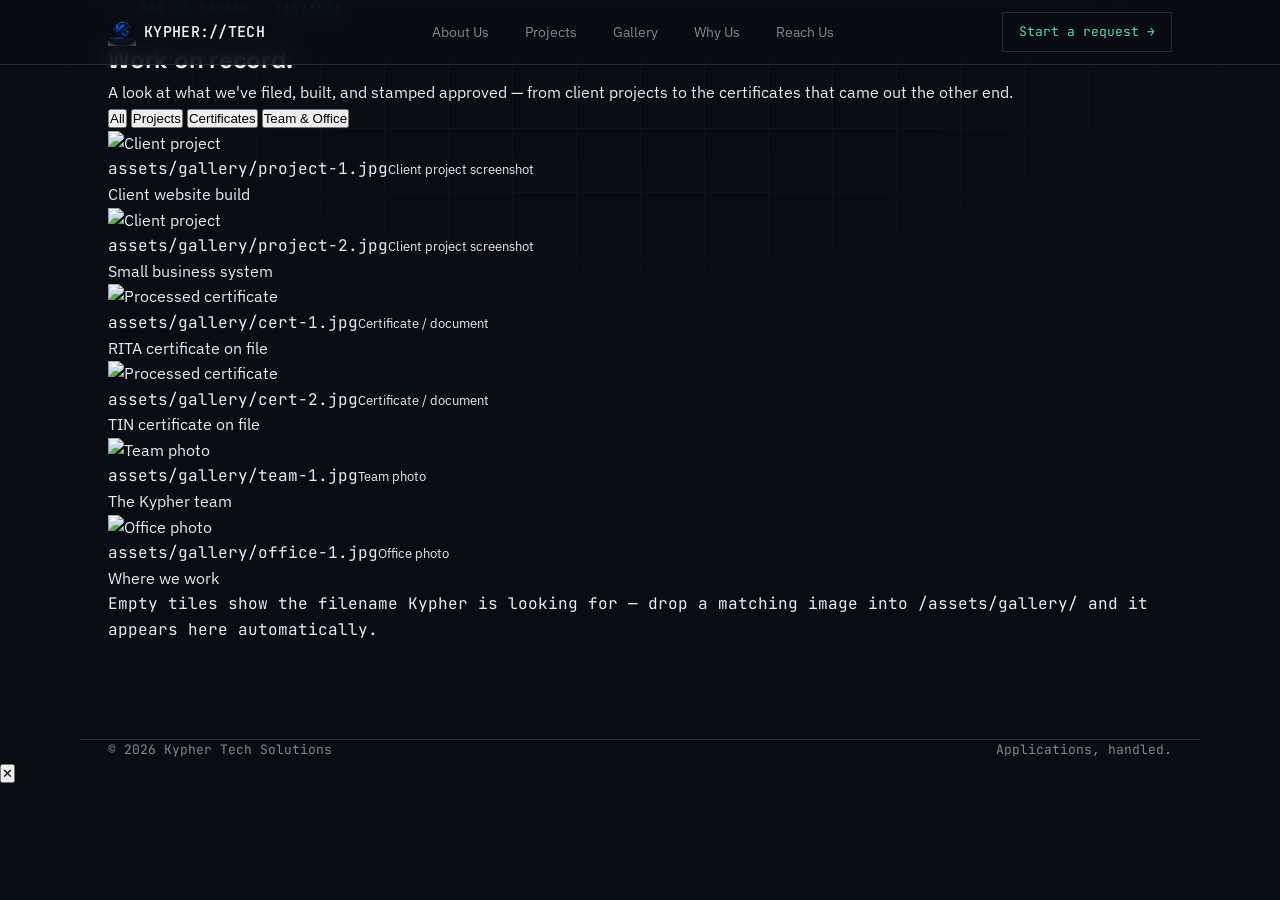
==== gallery.html @ dfe6291c "Add files via upload" ====
<!DOCTYPE html>
<html lang="en">
<head>
<meta charset="UTF-8">
<meta name="viewport" content="width=device-width, initial-scale=1.0">
<title>Gallery — Kypher Tech Solutions</title>
<meta name="description" content="Photos of Kypher Tech Solutions' work: projects, processed certificates, and our team.">
<link rel="preconnect" href="https://fonts.googleapis.com">
<link href="https://fonts.googleapis.com/css2?family=Space+Grotesk:wght@400;500;600;700&family=IBM+Plex+Sans:wght@400;500;600&family=JetBrains+Mono:wght@400;500;600&display=swap" rel="stylesheet">
<link rel="stylesheet" href="style.css">
</head>
<body>

<header>
  <nav class="wrap">
    <a href="index.html" class="logo"><img src="assets/logo.png" alt="Kypher Tech Solutions" class="logo-img"><span>KYPHER://TECH</span></a>
    <div class="navlinks" id="navlinks">
      <a href="index.html#about">About Us</a>
      <a href="index.html#projects">Projects</a>
      <a href="gallery.html" class="active">Gallery</a>
      <a href="index.html#why">Why Us</a>
      <a href="index.html#reach">Reach Us</a>
    </div>
    <a href="index.html#reach" class="navcta">Start a request →</a>
    <button class="menu-btn" id="menuBtn" aria-label="Toggle menu" aria-expanded="false">☰</button>
  </nav>
</header>

<main>
  <section class="gallery-hero wrap" style="border-top:none;">
    <div class="eyebrow">Dar es Salaam · Tanzania</div>
    <h1>Work on record.</h1>
    <p>A look at what we've filed, built, and stamped approved — from client projects to the certificates that came out the other end.</p>
  </section>

  <section id="gallery" style="border-top:none;padding-top:0;">
    <div class="wrap">
      <div class="filter-row" id="filterRow">
        <button class="filter-btn active" data-filter="all">All</button>
        <button class="filter-btn" data-filter="projects">Projects</button>
        <button class="filter-btn" data-filter="certificates">Certificates</button>
        <button class="filter-btn" data-filter="team">Team & Office</button>
      </div>

      <div class="gallery-grid" id="galleryGrid">

        <figure class="gallery-item" data-category="projects">
          <img src="assets/gallery/project-1.jpg" alt="Client project" loading="lazy" onerror="this.parentElement.classList.add('gallery-empty')">
          <div class="gallery-placeholder"><span class="mono">assets/gallery/project-1.jpg</span><small>Client project screenshot</small></div>
          <figcaption>Client website build</figcaption>
        </figure>

        <figure class="gallery-item" data-category="projects">
          <img src="assets/gallery/project-2.jpg" alt="Client project" loading="lazy" onerror="this.parentElement.classList.add('gallery-empty')">
          <div class="gallery-placeholder"><span class="mono">assets/gallery/project-2.jpg</span><small>Client project screenshot</small></div>
          <figcaption>Small business system</figcaption>
        </figure>

        <figure class="gallery-item" data-category="certificates">
          <img src="assets/gallery/cert-1.jpg" alt="Processed certificate" loading="lazy" onerror="this.parentElement.classList.add('gallery-empty')">
          <div class="gallery-placeholder"><span class="mono">assets/gallery/cert-1.jpg</span><small>Certificate / document</small></div>
          <figcaption>RITA certificate on file</figcaption>
        </figure>

        <figure class="gallery-item" data-category="certificates">
          <img src="assets/gallery/cert-2.jpg" alt="Processed certificate" loading="lazy" onerror="this.parentElement.classList.add('gallery-empty')">
          <div class="gallery-placeholder"><span class="mono">assets/gallery/cert-2.jpg</span><small>Certificate / document</small></div>
          <figcaption>TIN certificate on file</figcaption>
        </figure>

        <figure class="gallery-item" data-category="team">
          <img src="assets/gallery/team-1.jpg" alt="Team photo" loading="lazy" onerror="this.parentElement.classList.add('gallery-empty')">
          <div class="gallery-placeholder"><span class="mono">assets/gallery/team-1.jpg</span><small>Team photo</small></div>
          <figcaption>The Kypher team</figcaption>
        </figure>

        <figure class="gallery-item" data-category="team">
          <img src="assets/gallery/office-1.jpg" alt="Office photo" loading="lazy" onerror="this.parentElement.classList.add('gallery-empty')">
          <div class="gallery-placeholder"><span class="mono">assets/gallery/office-1.jpg</span><small>Office photo</small></div>
          <figcaption>Where we work</figcaption>
        </figure>

      </div>

      <p class="gallery-note mono">Empty tiles show the filename Kypher is looking for — drop a matching image into <span class="mono">/assets/gallery/</span> and it appears here automatically.</p>
    </div>
  </section>
</main>

<footer class="wrap">
  <span>© 2026 Kypher Tech Solutions</span>
  <span>Applications, handled.</span>
</footer>

<div class="lightbox" id="lightbox">
  <button class="lightbox-close" id="lightboxClose" aria-label="Close">✕</button>
  <img id="lightboxImg" src="" alt="">
</div>

<script src="script.js"></script>
<script src="gallery.js"></script>
</body>
</html>
---- style.css ----
:root{
  --void:#090D13;
  --panel:#10161F;
  --panel-2:#141B26;
  --line:#212B39;
  --text:#E7ECF2;
  --dim:#7C879A;
  --cyan:#4FD8C7;
  --amber:#E8AC55;
  --radius:2px;
}
*{margin:0;padding:0;box-sizing:border-box;}
html{scroll-behavior:smooth;}
body{
  background:var(--void);
  color:var(--text);
  font-family:'IBM Plex Sans',sans-serif;
  line-height:1.6;
  overflow-x:hidden;
}
::selection{background:var(--cyan);color:var(--void);}
a{color:inherit;text-decoration:none;}
.mono{font-family:'JetBrains Mono',monospace;}
h1,h2,h3{font-family:'Space Grotesk',sans-serif;letter-spacing:-0.01em;}

/* background grid texture */
body::before{
  content:"";
  position:fixed;inset:0;
  background-image:
    linear-gradient(var(--line) 1px, transparent 1px),
    linear-gradient(90deg, var(--line) 1px, transparent 1px);
  background-size:64px 64px;
  opacity:0.25;
  pointer-events:none;
  z-index:0;
  mask-image:radial-gradient(ellipse 80% 60% at 50% 0%, black 30%, transparent 75%);
}

.wrap{max-width:1120px;margin:0 auto;padding:0 28px;position:relative;z-index:1;}

@media (prefers-reduced-motion: reduce){
  *{animation-duration:0.01ms !important; animation-iteration-count:1 !important; transition-duration:0.01ms !important; scroll-behavior:auto !important;}
}

/* NAV */
header{
  position:fixed;top:0;left:0;right:0;
  z-index:50;
  background:rgba(9,13,19,0.82);
  backdrop-filter:blur(10px);
  border-bottom:1px solid var(--line);
}
nav.wrap{
  display:flex;align-items:center;justify-content:space-between;
  height:64px;
}
.logo{
  font-family:'JetBrains Mono',monospace;
  font-weight:600;
  font-size:15px;
  letter-spacing:0.02em;
  display:flex;align-items:center;gap:8px;
}
.logo .dot{width:7px;height:7px;background:var(--cyan);border-radius:50%;box-shadow:0 0 8px var(--cyan);flex:none;}
.logo-img{height:28px;width:auto;display:block;}
.navlinks{display:flex;gap:36px;font-size:14px;}
.navlinks a{color:var(--dim);transition:color .2s;position:relative;}
.navlinks a:hover, .navlinks a:focus-visible{color:var(--text);}
.navlinks a::after{
  content:"";position:absolute;left:0;bottom:-6px;width:0;height:1px;background:var(--cyan);
  transition:width .25s;
}
.navlinks a:hover::after{width:100%;}
.navcta{
  font-family:'JetBrains Mono',monospace;
  font-size:13px;
  padding:9px 16px;
  border:1px solid var(--line);
  color:var(--cyan);
  transition:border-color .2s, background .2s;
}
.navcta:hover{border-color:var(--cyan);background:rgba(79,216,199,0.06);}
.menu-btn{display:none;background:none;border:1px solid var(--line);color:var(--text);width:40px;height:40px;font-size:18px;cursor:pointer;}

@media (max-width:820px){
  .navlinks{
    position:fixed;top:64px;left:0;right:0;
    background:var(--void);border-bottom:1px solid var(--line);
    flex-direction:column;gap:0;
    max-height:0;overflow:hidden;
    transition:max-height .3s ease;
  }
  .navlinks.open{max-height:320px;}
  .navlinks a{padding:16px 28px;border-bottom:1px solid var(--line);width:100%;}
  .navlinks a::after{display:none;}
  .navcta{display:none;}
  .menu-btn{display:block;}
}

/* HERO */
.hero{
  padding:168px 0 96px;
  display:grid;grid-template-columns:1.05fr 0.95fr;gap:56px;align-items:center;
  position:relative;
  overflow:hidden;
}
.hero-watermark{
  position:absolute;
  top:50%;left:8%;
  width:640px;max-width:70vw;
  transform:translateY(-50%);
  opacity:0.07;
  filter:grayscale(1) brightness(1.6);
  pointer-events:none;
  z-index:0;
  user-select:none;
}
.hero > div, .hero .console{position:relative;z-index:1;}
.eyebrow{
  font-family:'JetBrains Mono',monospace;
  font-size:12px;color:var(--cyan);
  letter-spacing:0.12em;text-transform:uppercase;
  display:flex;align-items:center;gap:10px;margin-bottom:22px;
}
.eyebrow::before{content:"";width:22px;height:1px;background:var(--cyan);}
.hero h1{
  font-size:clamp(34px,4.6vw,54px);
  font-weight:600;
  line-height:1.08;
  margin-bottom:22px;
}
.hero h1 em{font-style:normal;color:var(--cyan);}
.hero p{color:var(--dim);font-size:16.5px;max-width:46ch;margin-bottom:32px;}
.btnrow{display:flex;gap:14px;flex-wrap:wrap;}
.btn{
  font-family:'JetBrains Mono',monospace;font-size:13.5px;
  padding:13px 22px;
  display:inline-flex;align-items:center;gap:8px;
  border:1px solid var(--line);
  transition:all .2s;
  cursor:pointer;
  background:none;
}
.btn-primary{background:var(--cyan);color:var(--void);border-color:var(--cyan);font-weight:600;}
.btn-primary:hover{background:#6de3d4;}
.btn-ghost{color:var(--text);}
.btn-ghost:hover{border-color:var(--cyan);color:var(--cyan);}

/* terminal console — signature element */
.console{
  background:var(--panel);
  border:1px solid var(--line);
  border-radius:var(--radius);
  font-family:'JetBrains Mono',monospace;
  font-size:13px;
  overflow:hidden;
  box-shadow:0 30px 60px -20px rgba(0,0,0,0.6);
}
.console-bar{
  display:flex;align-items:center;gap:8px;
  padding:12px 16px;border-bottom:1px solid var(--line);
  color:var(--dim);font-size:12px;
}
.console-bar .dots{display:flex;gap:6px;margin-right:6px;}
.console-bar .dots span{width:8px;height:8px;border-radius:50%;background:var(--line);}
.console-body{padding:20px 18px;min-height:260px;}
.console-line{display:flex;justify-content:space-between;gap:10px;padding:9px 0;border-bottom:1px dashed var(--line);opacity:0;animation:reveal .4s forwards;}
.console-line:last-child{border-bottom:none;}
.console-line .task{color:var(--text);}
.console-line .ref{color:var(--dim);font-size:11.5px;}
.status{padding:2px 8px;font-size:11px;letter-spacing:0.04em;border:1px solid;white-space:nowrap;}
.status.approved{color:var(--cyan);border-color:var(--cyan);}
.status.processing{color:var(--amber);border-color:var(--amber);}
@keyframes reveal{to{opacity:1;}}
.console-foot{
  padding:12px 18px;border-top:1px solid var(--line);
  color:var(--dim);font-size:11.5px;display:flex;justify-content:space-between;
}
.console-foot .live{color:var(--cyan);}
.live::before{content:"● ";}

@media (max-width:900px){
  .hero{grid-template-columns:1fr;padding-top:132px;}
}

/* SECTION shared */
section{padding:96px 0;border-top:1px solid var(--line);position:relative;z-index:1;}
.sec-head{display:flex;align-items:baseline;justify-content:space-between;gap:24px;margin-bottom:52px;flex-wrap:wrap;}
.sec-head h2{font-size:clamp(26px,3vw,36px);font-weight:600;}
.sec-num{font-family:'JetBrains Mono',monospace;color:var(--dim);font-size:13px;}

/* ABOUT */
.about-grid{display:grid;grid-template-columns:1.2fr 0.8fr;gap:64px;}
.about-grid p{color:var(--dim);margin-bottom:16px;max-width:56ch;}
.about-grid p strong{color:var(--text);font-weight:500;}
.spec{
  background:var(--panel);border:1px solid var(--line);
  padding:22px;font-family:'JetBrains Mono',monospace;font-size:13px;height:fit-content;
}
.spec-row{display:flex;justify-content:space-between;padding:11px 0;border-bottom:1px solid var(--line);gap:16px;}
.spec-row:last-child{border-bottom:none;}
.spec-row .k{color:var(--dim);}
.spec-row .v{color:var(--text);text-align:right;}
@media (max-width:820px){.about-grid{grid-template-columns:1fr;}}

/* PROJECTS / case files */
.cases{display:grid;grid-template-columns:repeat(2,1fr);gap:1px;background:var(--line);border:1px solid var(--line);}
.case{background:var(--void);padding:32px;transition:background .2s;}
.case:hover{background:var(--panel);}
.case-top{display:flex;justify-content:space-between;align-items:flex-start;margin-bottom:18px;}
.case-ref{font-family:'JetBrains Mono',monospace;color:var(--amber);font-size:12px;}
.case h3{font-size:19px;margin-bottom:10px;font-weight:600;}
.case p{color:var(--dim);font-size:14.5px;max-width:42ch;}
.case-tags{display:flex;gap:8px;margin-top:18px;flex-wrap:wrap;}
.case-tags span{font-family:'JetBrains Mono',monospace;font-size:11px;color:var(--dim);border:1px solid var(--line);padding:4px 9px;}
@media (max-width:820px){.cases{grid-template-columns:1fr;}}

/* WHY US */
.why-grid{display:grid;grid-template-columns:repeat(4,1fr);gap:1px;background:var(--line);border:1px solid var(--line);}
.why{background:var(--void);padding:30px 26px;}
.why .n{font-family:'JetBrains Mono',monospace;color:var(--cyan);font-size:12px;margin-bottom:16px;}
.why h3{font-size:17px;margin-bottom:10px;font-weight:600;}
.why p{color:var(--dim);font-size:14px;}
@media (max-width:900px){.why-grid{grid-template-columns:1fr 1fr;}}
@media (max-width:560px){.why-grid{grid-template-columns:1fr;}}

/* REACH US */
.reach{display:grid;grid-template-columns:1fr 1fr;gap:1px;background:var(--line);border:1px solid var(--line);}
.reach-panel{background:var(--void);padding:40px;}
.reach-panel h3{font-size:15px;margin-bottom:24px;color:var(--dim);font-family:'JetBrains Mono',monospace;font-weight:500;letter-spacing:0.03em;}
.contact-row{display:flex;flex-direction:column;gap:22px;}
.contact-item{display:flex;flex-direction:column;gap:4px;}
.contact-item .label{font-family:'JetBrains Mono',monospace;font-size:11px;color:var(--dim);letter-spacing:0.08em;text-transform:uppercase;}
.contact-item .val{font-size:17px;}
.contact-item a{border-bottom:1px solid transparent;transition:border-color .2s, color .2s;}
.contact-item a:hover{color:var(--cyan);border-color:var(--cyan);}
form{display:flex;flex-direction:column;gap:16px;}
.field{display:flex;flex-direction:column;gap:6px;}
.field label{font-family:'JetBrains Mono',monospace;font-size:11px;color:var(--dim);letter-spacing:0.08em;text-transform:uppercase;}
.field input, .field textarea, .field select{
  background:var(--panel);border:1px solid var(--line);color:var(--text);
  padding:12px 14px;font-family:'IBM Plex Sans',sans-serif;font-size:14.5px;
  outline:none;transition:border-color .2s;
}
.field input:focus, .field textarea:focus, .field select:focus{border-color:var(--cyan);}
.field textarea{resize:vertical;min-height:90px;}
form button{margin-top:6px;}
.form-note{font-size:12.5px;color:var(--dim);min-height:16px;}
.form-note.success{color:var(--cyan);}
.form-note.error{color:var(--amber);}
@media (max-width:820px){.reach{grid-template-columns:1fr;} .reach-panel{padding:32px 24px;}}

footer{
  border-top:1px solid var(--line);
  padding:36px 0;
  display:flex;justify-content:space-between;align-items:center;flex-wrap:wrap;gap:12px;
  color:var(--dim);font-size:13px;font-family:'JetBrains Mono',monospace;
  position:relative;z-index:1;
}

.reveal{opacity:0;transform:translateY(16px);transition:opacity .6s ease, transform .6s ease;}
.reveal.in{opacity:1;transform:translateY(0);}

:focus-visible{outline:2px solid var(--cyan);outline-offset:2px;}
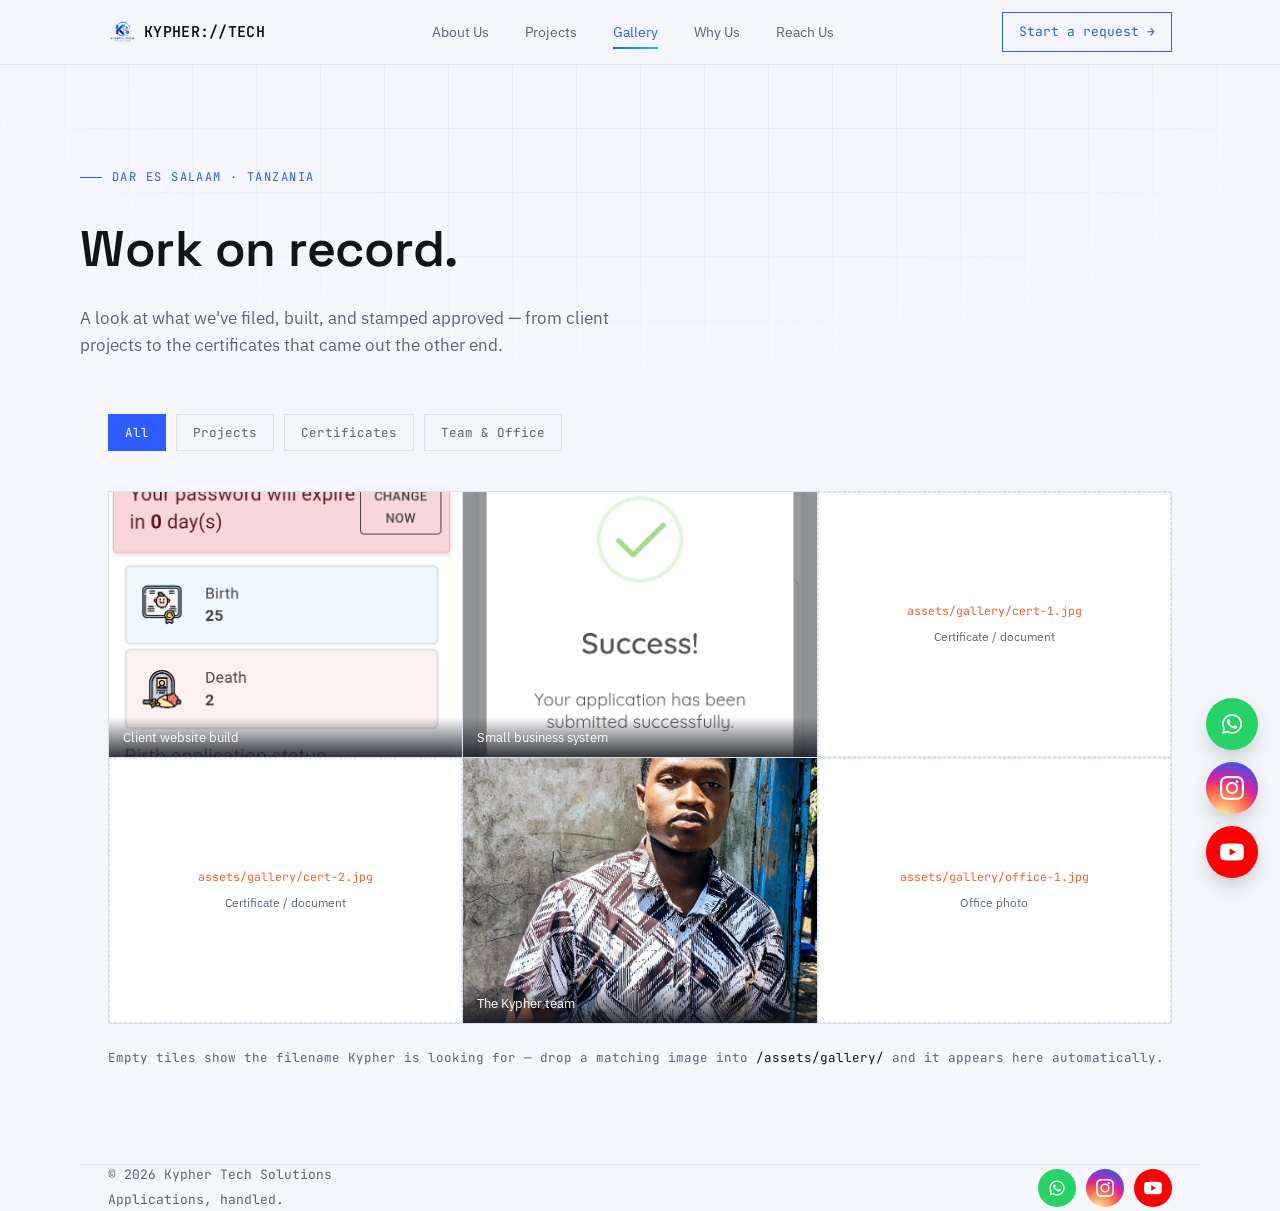
==== commit 44b76a3e: "Add files via upload" ====
--- a/gallery.html
+++ b/gallery.html
@@ -88,9 +88,34 @@
 </main>
 
 <footer class="wrap">
-  <span>© 2026 Kypher Tech Solutions</span>
-  <span>Applications, handled.</span>
+  <div class="footer-left">
+    <span>© 2026 Kypher Tech Solutions</span>
+    <span>Applications, handled.</span>
+  </div>
+  <div class="footer-social">
+    <a class="social-btn whatsapp" href="https://wa.me/255000000000" target="_blank" rel="noopener" aria-label="Chat on WhatsApp">
+      <svg viewBox="0 0 24 24"><path d="M12.04 2c-5.52 0-10 4.48-10 10 0 1.77.46 3.45 1.27 4.9L2 22l5.25-1.38a9.95 9.95 0 0 0 4.79 1.22h.01c5.52 0 10-4.48 10-10s-4.48-9.84-10.01-9.84zm0 18.13a8.2 8.2 0 0 1-4.19-1.15l-.3-.18-3.11.82.83-3.04-.2-.31a8.19 8.19 0 0 1-1.26-4.37c0-4.54 3.7-8.24 8.25-8.24 4.54 0 8.23 3.7 8.23 8.24 0 4.55-3.69 8.23-8.25 8.23zm4.52-6.16c-.25-.12-1.47-.72-1.7-.81-.23-.08-.39-.12-.56.13-.17.24-.64.8-.78.97-.14.17-.29.19-.53.06-.25-.12-1.05-.39-2-1.23-.74-.66-1.24-1.47-1.39-1.72-.14-.25-.02-.38.11-.5.11-.11.25-.29.37-.43.12-.15.16-.25.25-.42.08-.16.04-.31-.02-.43-.06-.12-.56-1.35-.77-1.85-.2-.48-.41-.42-.56-.43h-.48c-.16 0-.43.06-.66.31s-.87.85-.87 2.08.89 2.41 1.02 2.58c.12.16 1.75 2.68 4.25 3.75.59.26 1.05.41 1.41.53.6.19 1.14.16 1.57.1.48-.07 1.47-.6 1.68-1.18.21-.58.21-1.07.14-1.18-.06-.1-.23-.16-.48-.28z"/></svg>
+    </a>
+    <a class="social-btn instagram" href="https://instagram.com/kyphertech" target="_blank" rel="noopener" aria-label="Kypher Tech on Instagram">
+      <svg viewBox="0 0 24 24"><path d="M12 2.16c3.2 0 3.58.01 4.85.07 1.17.05 1.8.25 2.23.41.55.22.95.47 1.37.89.42.42.67.82.89 1.37.16.42.36 1.05.41 2.23.06 1.27.07 1.65.07 4.85s-.01 3.58-.07 4.85c-.05 1.17-.25 1.8-.41 2.23-.22.55-.47.95-.89 1.37-.42.42-.82.67-1.37.89-.42.16-1.05.36-2.23.41-1.27.06-1.65.07-4.85.07s-3.58-.01-4.85-.07c-1.17-.05-1.8-.25-2.23-.41-.55-.22-.95-.47-1.37-.89-.42-.42-.67-.82-.89-1.37-.16-.42-.36-1.05-.41-2.23-.06-1.27-.07-1.65-.07-4.85s.01-3.58.07-4.85c.05-1.17.25-1.8.41-2.23.22-.55.47-.95.89-1.37.42-.42.82-.67 1.37-.89.42-.16 1.05-.36 2.23-.41 1.27-.06 1.65-.07 4.85-.07M12 0C8.74 0 8.33.01 7.05.07 5.78.13 4.9.33 4.14.63c-.79.31-1.46.72-2.13 1.38C1.35 2.68.94 3.35.63 4.14.33 4.9.14 5.78.07 7.05.01 8.33 0 8.74 0 12s.01 3.67.07 4.95c.06 1.27.26 2.15.56 2.91.31.79.72 1.46 1.38 2.13.66.66 1.34 1.07 2.13 1.38.76.3 1.64.5 2.91.56 1.28.06 1.69.07 4.95.07s3.67-.01 4.95-.07c1.27-.06 2.15-.26 2.91-.56.79-.31 1.46-.72 2.13-1.38.66-.66 1.07-1.34 1.38-2.13.3-.76.5-1.64.56-2.91.06-1.28.07-1.69.07-4.95s-.01-3.67-.07-4.95c-.06-1.27-.26-2.15-.56-2.91-.31-.79-.72-1.46-1.38-2.13C21.32 1.35 20.65.94 19.86.63c-.76-.3-1.64-.5-2.91-.56C15.67.01 15.26 0 12 0zm0 5.84a6.16 6.16 0 1 0 0 12.32 6.16 6.16 0 0 0 0-12.32zm0 10.16a4 4 0 1 1 0-8 4 4 0 0 1 0 8zm6.41-10.4a1.44 1.44 0 1 1-2.88 0 1.44 1.44 0 0 1 2.88 0z"/></svg>
+    </a>
+    <a class="social-btn youtube" href="https://youtube.com/@kyphertech" target="_blank" rel="noopener" aria-label="Kypher Tech on YouTube">
+      <svg viewBox="0 0 24 24"><path d="M23.5 6.19a3.02 3.02 0 0 0-2.12-2.14C19.51 3.5 12 3.5 12 3.5s-7.51 0-9.38.55A3.02 3.02 0 0 0 .5 6.19 31.6 31.6 0 0 0 0 12a31.6 31.6 0 0 0 .5 5.81 3.02 3.02 0 0 0 2.12 2.14c1.87.55 9.38.55 9.38.55s7.51 0 9.38-.55a3.02 3.02 0 0 0 2.12-2.14A31.6 31.6 0 0 0 24 12a31.6 31.6 0 0 0-.5-5.81zM9.6 15.6V8.4l6.27 3.6-6.27 3.6z"/></svg>
+    </a>
+  </div>
 </footer>
+
+<div class="social-float">
+  <a class="social-btn whatsapp" href="https://wa.me/255000000000" target="_blank" rel="noopener" aria-label="Chat on WhatsApp">
+    <svg viewBox="0 0 24 24"><path d="M12.04 2c-5.52 0-10 4.48-10 10 0 1.77.46 3.45 1.27 4.9L2 22l5.25-1.38a9.95 9.95 0 0 0 4.79 1.22h.01c5.52 0 10-4.48 10-10s-4.48-9.84-10.01-9.84zm0 18.13a8.2 8.2 0 0 1-4.19-1.15l-.3-.18-3.11.82.83-3.04-.2-.31a8.19 8.19 0 0 1-1.26-4.37c0-4.54 3.7-8.24 8.25-8.24 4.54 0 8.23 3.7 8.23 8.24 0 4.55-3.69 8.23-8.25 8.23zm4.52-6.16c-.25-.12-1.47-.72-1.7-.81-.23-.08-.39-.12-.56.13-.17.24-.64.8-.78.97-.14.17-.29.19-.53.06-.25-.12-1.05-.39-2-1.23-.74-.66-1.24-1.47-1.39-1.72-.14-.25-.02-.38.11-.5.11-.11.25-.29.37-.43.12-.15.16-.25.25-.42.08-.16.04-.31-.02-.43-.06-.12-.56-1.35-.77-1.85-.2-.48-.41-.42-.56-.43h-.48c-.16 0-.43.06-.66.31s-.87.85-.87 2.08.89 2.41 1.02 2.58c.12.16 1.75 2.68 4.25 3.75.59.26 1.05.41 1.41.53.6.19 1.14.16 1.57.1.48-.07 1.47-.6 1.68-1.18.21-.58.21-1.07.14-1.18-.06-.1-.23-.16-.48-.28z"/></svg>
+  </a>
+  <a class="social-btn instagram" href="https://instagram.com/kyphertech" target="_blank" rel="noopener" aria-label="Kypher Tech on Instagram">
+    <svg viewBox="0 0 24 24"><path d="M12 2.16c3.2 0 3.58.01 4.85.07 1.17.05 1.8.25 2.23.41.55.22.95.47 1.37.89.42.42.67.82.89 1.37.16.42.36 1.05.41 2.23.06 1.27.07 1.65.07 4.85s-.01 3.58-.07 4.85c-.05 1.17-.25 1.8-.41 2.23-.22.55-.47.95-.89 1.37-.42.42-.82.67-1.37.89-.42.16-1.05.36-2.23.41-1.27.06-1.65.07-4.85.07s-3.58-.01-4.85-.07c-1.17-.05-1.8-.25-2.23-.41-.55-.22-.95-.47-1.37-.89-.42-.42-.67-.82-.89-1.37-.16-.42-.36-1.05-.41-2.23-.06-1.27-.07-1.65-.07-4.85s.01-3.58.07-4.85c.05-1.17.25-1.8.41-2.23.22-.55.47-.95.89-1.37.42-.42.82-.67 1.37-.89.42-.16 1.05-.36 2.23-.41 1.27-.06 1.65-.07 4.85-.07M12 0C8.74 0 8.33.01 7.05.07 5.78.13 4.9.33 4.14.63c-.79.31-1.46.72-2.13 1.38C1.35 2.68.94 3.35.63 4.14.33 4.9.14 5.78.07 7.05.01 8.33 0 8.74 0 12s.01 3.67.07 4.95c.06 1.27.26 2.15.56 2.91.31.79.72 1.46 1.38 2.13.66.66 1.34 1.07 2.13 1.38.76.3 1.64.5 2.91.56 1.28.06 1.69.07 4.95.07s3.67-.01 4.95-.07c1.27-.06 2.15-.26 2.91-.56.79-.31 1.46-.72 2.13-1.38.66-.66 1.07-1.34 1.38-2.13.3-.76.5-1.64.56-2.91.06-1.28.07-1.69.07-4.95s-.01-3.67-.07-4.95c-.06-1.27-.26-2.15-.56-2.91-.31-.79-.72-1.46-1.38-2.13C21.32 1.35 20.65.94 19.86.63c-.76-.3-1.64-.5-2.91-.56C15.67.01 15.26 0 12 0zm0 5.84a6.16 6.16 0 1 0 0 12.32 6.16 6.16 0 0 0 0-12.32zm0 10.16a4 4 0 1 1 0-8 4 4 0 0 1 0 8zm6.41-10.4a1.44 1.44 0 1 1-2.88 0 1.44 1.44 0 0 1 2.88 0z"/></svg>
+  </a>
+  <a class="social-btn youtube" href="https://youtube.com/@kyphertech" target="_blank" rel="noopener" aria-label="Kypher Tech on YouTube">
+    <svg viewBox="0 0 24 24"><path d="M23.5 6.19a3.02 3.02 0 0 0-2.12-2.14C19.51 3.5 12 3.5 12 3.5s-7.51 0-9.38.55A3.02 3.02 0 0 0 .5 6.19 31.6 31.6 0 0 0 0 12a31.6 31.6 0 0 0 .5 5.81 3.02 3.02 0 0 0 2.12 2.14c1.87.55 9.38.55 9.38.55s7.51 0 9.38-.55a3.02 3.02 0 0 0 2.12-2.14A31.6 31.6 0 0 0 24 12a31.6 31.6 0 0 0-.5-5.81zM9.6 15.6V8.4l6.27 3.6-6.27 3.6z"/></svg>
+  </a>
+</div>
 
 <div class="lightbox" id="lightbox">
   <button class="lightbox-close" id="lightboxClose" aria-label="Close">✕</button>
--- a/style.css
+++ b/style.css
@@ -1,13 +1,18 @@
 :root{
-  --void:#090D13;
-  --panel:#10161F;
-  --panel-2:#141B26;
-  --line:#212B39;
-  --text:#E7ECF2;
-  --dim:#7C879A;
-  --cyan:#4FD8C7;
-  --amber:#E8AC55;
+  --void:#F4F6FB;
+  --panel:#FFFFFF;
+  --panel-2:#EDF0F8;
+  --line:#DCE1EE;
+  --text:#12141C;
+  --dim:#5B6478;
+  --cyan:#2F5CFF;
+  --cyan-2:#00D9C0;
+  --amber:#FF5B35;
   --radius:2px;
+
+  --whatsapp:#25D366;
+  --instagram:#E1306C;
+  --youtube:#FF0000;
 }
 *{margin:0;padding:0;box-sizing:border-box;}
 html{scroll-behavior:smooth;}
@@ -18,7 +23,7 @@
   line-height:1.6;
   overflow-x:hidden;
 }
-::selection{background:var(--cyan);color:var(--void);}
+::selection{background:var(--cyan);color:#fff;}
 a{color:inherit;text-decoration:none;}
 .mono{font-family:'JetBrains Mono',monospace;}
 h1,h2,h3{font-family:'Space Grotesk',sans-serif;letter-spacing:-0.01em;}
@@ -31,7 +36,7 @@
     linear-gradient(var(--line) 1px, transparent 1px),
     linear-gradient(90deg, var(--line) 1px, transparent 1px);
   background-size:64px 64px;
-  opacity:0.25;
+  opacity:0.5;
   pointer-events:none;
   z-index:0;
   mask-image:radial-gradient(ellipse 80% 60% at 50% 0%, black 30%, transparent 75%);
@@ -47,10 +52,12 @@
 header{
   position:fixed;top:0;left:0;right:0;
   z-index:50;
-  background:rgba(9,13,19,0.82);
+  background:rgba(244,246,251,0.82);
   backdrop-filter:blur(10px);
   border-bottom:1px solid var(--line);
-}
+  animation:dropIn .5s ease both;
+}
+@keyframes dropIn{from{transform:translateY(-100%);}to{transform:translateY(0);}}
 nav.wrap{
   display:flex;align-items:center;justify-content:space-between;
   height:64px;
@@ -62,13 +69,14 @@
   letter-spacing:0.02em;
   display:flex;align-items:center;gap:8px;
 }
-.logo .dot{width:7px;height:7px;background:var(--cyan);border-radius:50%;box-shadow:0 0 8px var(--cyan);flex:none;}
+.logo .dot{width:7px;height:7px;background:var(--cyan);border-radius:50%;box-shadow:0 0 8px var(--cyan);flex:none;animation:pulseDot 2.4s ease-in-out infinite;}
+@keyframes pulseDot{0%,100%{opacity:1;}50%{opacity:0.35;}}
 .logo-img{height:28px;width:auto;display:block;}
 .navlinks{display:flex;gap:36px;font-size:14px;}
 .navlinks a{color:var(--dim);transition:color .2s;position:relative;}
 .navlinks a:hover, .navlinks a:focus-visible{color:var(--text);}
 .navlinks a::after{
-  content:"";position:absolute;left:0;bottom:-6px;width:0;height:1px;background:var(--cyan);
+  content:"";position:absolute;left:0;bottom:-6px;width:0;height:2px;background:linear-gradient(90deg,var(--cyan),var(--cyan-2));
   transition:width .25s;
 }
 .navlinks a:hover::after{width:100%;}
@@ -76,11 +84,11 @@
   font-family:'JetBrains Mono',monospace;
   font-size:13px;
   padding:9px 16px;
-  border:1px solid var(--line);
+  border:1px solid var(--cyan);
   color:var(--cyan);
-  transition:border-color .2s, background .2s;
-}
-.navcta:hover{border-color:var(--cyan);background:rgba(79,216,199,0.06);}
+  transition:all .2s;
+}
+.navcta:hover{background:var(--cyan);color:#fff;box-shadow:0 0 20px rgba(47,92,255,0.35);}
 .menu-btn{display:none;background:none;border:1px solid var(--line);color:var(--text);width:40px;height:40px;font-size:18px;cursor:pointer;}
 
 @media (max-width:820px){
@@ -110,13 +118,18 @@
   top:50%;left:8%;
   width:640px;max-width:70vw;
   transform:translateY(-50%);
-  opacity:0.07;
-  filter:grayscale(1) brightness(1.6);
+  opacity:0.05;
+  filter:grayscale(1) brightness(0.6);
   pointer-events:none;
   z-index:0;
   user-select:none;
-}
+  animation:float 8s ease-in-out infinite;
+}
+@keyframes float{0%,100%{transform:translateY(-50%);}50%{transform:translateY(calc(-50% - 14px));}}
 .hero > div, .hero .console{position:relative;z-index:1;}
+.hero > div{animation:fadeUp .7s ease both;}
+.hero .console{animation:fadeUp .7s ease .15s both;}
+@keyframes fadeUp{from{opacity:0;transform:translateY(22px);}to{opacity:1;transform:translateY(0);}}
 .eyebrow{
   font-family:'JetBrains Mono',monospace;
   font-size:12px;color:var(--cyan);
@@ -130,7 +143,11 @@
   line-height:1.08;
   margin-bottom:22px;
 }
-.hero h1 em{font-style:normal;color:var(--cyan);}
+.hero h1 em{
+  font-style:normal;
+  background:linear-gradient(90deg,var(--cyan),var(--cyan-2));
+  -webkit-background-clip:text;background-clip:text;color:transparent;
+}
 .hero p{color:var(--dim);font-size:16.5px;max-width:46ch;margin-bottom:32px;}
 .btnrow{display:flex;gap:14px;flex-wrap:wrap;}
 .btn{
@@ -142,10 +159,10 @@
   cursor:pointer;
   background:none;
 }
-.btn-primary{background:var(--cyan);color:var(--void);border-color:var(--cyan);font-weight:600;}
-.btn-primary:hover{background:#6de3d4;}
-.btn-ghost{color:var(--text);}
-.btn-ghost:hover{border-color:var(--cyan);color:var(--cyan);}
+.btn-primary{background:var(--cyan);color:#fff;border-color:var(--cyan);font-weight:600;}
+.btn-primary:hover{background:#1a45f0;box-shadow:0 8px 24px rgba(47,92,255,0.35);transform:translateY(-2px);}
+.btn-ghost{color:var(--text);border-color:var(--line);}
+.btn-ghost:hover{border-color:var(--cyan);color:var(--cyan);transform:translateY(-2px);}
 
 /* terminal console — signature element */
 .console{
@@ -155,7 +172,7 @@
   font-family:'JetBrains Mono',monospace;
   font-size:13px;
   overflow:hidden;
-  box-shadow:0 30px 60px -20px rgba(0,0,0,0.6);
+  box-shadow:0 30px 60px -20px rgba(47,92,255,0.18);
 }
 .console-bar{
   display:flex;align-items:center;gap:8px;
@@ -170,15 +187,15 @@
 .console-line .task{color:var(--text);}
 .console-line .ref{color:var(--dim);font-size:11.5px;}
 .status{padding:2px 8px;font-size:11px;letter-spacing:0.04em;border:1px solid;white-space:nowrap;}
-.status.approved{color:var(--cyan);border-color:var(--cyan);}
+.status.approved{color:var(--cyan-2);border-color:var(--cyan-2);}
 .status.processing{color:var(--amber);border-color:var(--amber);}
 @keyframes reveal{to{opacity:1;}}
 .console-foot{
   padding:12px 18px;border-top:1px solid var(--line);
   color:var(--dim);font-size:11.5px;display:flex;justify-content:space-between;
 }
-.console-foot .live{color:var(--cyan);}
-.live::before{content:"● ";}
+.console-foot .live{color:var(--cyan-2);}
+.live::before{content:"● ";animation:pulseDot 1.6s ease-in-out infinite;}
 
 @media (max-width:900px){
   .hero{grid-template-columns:1fr;padding-top:132px;}
@@ -197,6 +214,7 @@
 .spec{
   background:var(--panel);border:1px solid var(--line);
   padding:22px;font-family:'JetBrains Mono',monospace;font-size:13px;height:fit-content;
+  box-shadow:0 20px 40px -24px rgba(18,20,28,0.12);
 }
 .spec-row{display:flex;justify-content:space-between;padding:11px 0;border-bottom:1px solid var(--line);gap:16px;}
 .spec-row:last-child{border-bottom:none;}
@@ -206,8 +224,8 @@
 
 /* PROJECTS / case files */
 .cases{display:grid;grid-template-columns:repeat(2,1fr);gap:1px;background:var(--line);border:1px solid var(--line);}
-.case{background:var(--void);padding:32px;transition:background .2s;}
-.case:hover{background:var(--panel);}
+.case{background:var(--panel);padding:32px;transition:all .25s;}
+.case:hover{background:var(--panel-2);transform:translateY(-3px);box-shadow:0 16px 32px -20px rgba(18,20,28,0.18);}
 .case-top{display:flex;justify-content:space-between;align-items:flex-start;margin-bottom:18px;}
 .case-ref{font-family:'JetBrains Mono',monospace;color:var(--amber);font-size:12px;}
 .case h3{font-size:19px;margin-bottom:10px;font-weight:600;}
@@ -218,7 +236,8 @@
 
 /* WHY US */
 .why-grid{display:grid;grid-template-columns:repeat(4,1fr);gap:1px;background:var(--line);border:1px solid var(--line);}
-.why{background:var(--void);padding:30px 26px;}
+.why{background:var(--panel);padding:30px 26px;transition:all .25s;}
+.why:hover{transform:translateY(-3px);box-shadow:0 16px 32px -20px rgba(18,20,28,0.18);}
 .why .n{font-family:'JetBrains Mono',monospace;color:var(--cyan);font-size:12px;margin-bottom:16px;}
 .why h3{font-size:17px;margin-bottom:10px;font-weight:600;}
 .why p{color:var(--dim);font-size:14px;}
@@ -227,7 +246,7 @@
 
 /* REACH US */
 .reach{display:grid;grid-template-columns:1fr 1fr;gap:1px;background:var(--line);border:1px solid var(--line);}
-.reach-panel{background:var(--void);padding:40px;}
+.reach-panel{background:var(--panel);padding:40px;}
 .reach-panel h3{font-size:15px;margin-bottom:24px;color:var(--dim);font-family:'JetBrains Mono',monospace;font-weight:500;letter-spacing:0.03em;}
 .contact-row{display:flex;flex-direction:column;gap:22px;}
 .contact-item{display:flex;flex-direction:column;gap:4px;}
@@ -239,27 +258,137 @@
 .field{display:flex;flex-direction:column;gap:6px;}
 .field label{font-family:'JetBrains Mono',monospace;font-size:11px;color:var(--dim);letter-spacing:0.08em;text-transform:uppercase;}
 .field input, .field textarea, .field select{
-  background:var(--panel);border:1px solid var(--line);color:var(--text);
+  background:var(--panel-2);border:1px solid var(--line);color:var(--text);
   padding:12px 14px;font-family:'IBM Plex Sans',sans-serif;font-size:14.5px;
-  outline:none;transition:border-color .2s;
-}
-.field input:focus, .field textarea:focus, .field select:focus{border-color:var(--cyan);}
+  outline:none;transition:border-color .2s, box-shadow .2s;
+}
+.field input:focus, .field textarea:focus, .field select:focus{border-color:var(--cyan);box-shadow:0 0 0 3px rgba(47,92,255,0.12);}
 .field textarea{resize:vertical;min-height:90px;}
 form button{margin-top:6px;}
 .form-note{font-size:12.5px;color:var(--dim);min-height:16px;}
-.form-note.success{color:var(--cyan);}
+.form-note.success{color:var(--cyan-2);}
 .form-note.error{color:var(--amber);}
 @media (max-width:820px){.reach{grid-template-columns:1fr;} .reach-panel{padding:32px 24px;}}
 
 footer{
   border-top:1px solid var(--line);
   padding:36px 0;
-  display:flex;justify-content:space-between;align-items:center;flex-wrap:wrap;gap:12px;
+  display:flex;justify-content:space-between;align-items:center;flex-wrap:wrap;gap:20px;
   color:var(--dim);font-size:13px;font-family:'JetBrains Mono',monospace;
   position:relative;z-index:1;
 }
+.footer-left{display:flex;flex-direction:column;gap:4px;}
+.footer-social{display:flex;gap:10px;}
+
+/* ---------- SOCIAL BUTTONS (shared: floating + footer) ---------- */
+.social-btn{
+  display:inline-flex;align-items:center;justify-content:center;
+  width:38px;height:38px;border-radius:50%;
+  color:#fff;
+  transition:transform .2s, box-shadow .2s;
+  flex:none;
+}
+.social-btn svg{width:18px;height:18px;fill:currentColor;}
+.social-btn:hover{transform:translateY(-3px) scale(1.06);}
+.social-btn.whatsapp{background:var(--whatsapp);}
+.social-btn.whatsapp:hover{box-shadow:0 8px 20px rgba(37,211,102,0.4);}
+.social-btn.instagram{background:radial-gradient(circle at 30% 110%, #fdf497 0%, #fdf497 5%, #fd5949 45%,#d6249f 60%,#285AEB 90%);}
+.social-btn.instagram:hover{box-shadow:0 8px 20px rgba(214,36,159,0.4);}
+.social-btn.youtube{background:var(--youtube);}
+.social-btn.youtube:hover{box-shadow:0 8px 20px rgba(255,0,0,0.4);}
+
+.social-float{
+  position:fixed;right:22px;bottom:22px;z-index:60;
+  display:flex;flex-direction:column;gap:12px;
+}
+.social-float .social-btn{
+  width:52px;height:52px;
+  box-shadow:0 10px 24px -8px rgba(18,20,28,0.35);
+  animation:floatIn .5s ease both;
+}
+.social-float .social-btn svg{width:24px;height:24px;}
+.social-float .social-btn:nth-child(1){animation-delay:.1s;}
+.social-float .social-btn:nth-child(2){animation-delay:.22s;}
+.social-float .social-btn:nth-child(3){animation-delay:.34s;}
+@keyframes floatIn{from{opacity:0;transform:translateX(30px) scale(0.7);}to{opacity:1;transform:translateX(0) scale(1);}}
+
+@media (max-width:560px){
+  .social-float{right:16px;bottom:16px;gap:10px;}
+  .social-float .social-btn{width:46px;height:46px;}
+  .social-float .social-btn svg{width:21px;height:21px;}
+}
 
 .reveal{opacity:0;transform:translateY(16px);transition:opacity .6s ease, transform .6s ease;}
 .reveal.in{opacity:1;transform:translateY(0);}
 
 :focus-visible{outline:2px solid var(--cyan);outline-offset:2px;}
+
+/* ---------- GALLERY PAGE ---------- */
+.navlinks a.active{color:var(--cyan);}
+.navlinks a.active::after{width:100%;}
+
+.gallery-hero{padding:168px 0 56px;}
+.gallery-hero h1{font-size:clamp(32px,4.4vw,50px);font-weight:600;margin-bottom:16px;}
+.gallery-hero p{color:var(--dim);font-size:16.5px;max-width:56ch;}
+
+.filter-row{display:flex;gap:10px;flex-wrap:wrap;margin-bottom:40px;}
+.filter-btn{
+  font-family:'JetBrains Mono',monospace;font-size:12.5px;
+  padding:9px 16px;background:none;border:1px solid var(--line);color:var(--dim);
+  cursor:pointer;transition:all .2s;
+}
+.filter-btn:hover{color:var(--text);border-color:var(--cyan);}
+.filter-btn.active{color:#fff;border-color:var(--cyan);background:var(--cyan);}
+
+.gallery-grid{
+  display:grid;grid-template-columns:repeat(3,1fr);gap:1px;
+  background:var(--line);border:1px solid var(--line);
+  margin-bottom:24px;
+}
+.gallery-item{
+  position:relative;background:var(--panel);aspect-ratio:4/3;overflow:hidden;
+  cursor:pointer;
+}
+.gallery-item img{width:100%;height:100%;object-fit:cover;display:block;transition:transform .3s;}
+.gallery-item:hover img{transform:scale(1.04);}
+.gallery-item figcaption{
+  position:absolute;left:0;right:0;bottom:0;
+  padding:10px 14px;font-size:12.5px;color:#fff;
+  background:linear-gradient(to top, rgba(18,20,28,0.85), transparent);
+}
+.gallery-placeholder{
+  display:none;flex-direction:column;align-items:center;justify-content:center;gap:8px;
+  height:100%;padding:20px;text-align:center;
+  border:1px dashed var(--line);
+}
+.gallery-placeholder span{font-size:11.5px;color:var(--amber);word-break:break-all;}
+.gallery-placeholder small{color:var(--dim);font-size:11.5px;}
+.gallery-item.gallery-empty img{display:none;}
+.gallery-item.gallery-empty .gallery-placeholder{display:flex;}
+.gallery-item.gallery-empty{cursor:default;}
+.gallery-item.gallery-empty figcaption{display:none;}
+.gallery-item[hidden]{display:none;}
+
+.gallery-note{color:var(--dim);font-size:12.5px;}
+.gallery-note .mono{color:var(--text);}
+
+@media (max-width:820px){
+  .gallery-grid{grid-template-columns:repeat(2,1fr);}
+}
+@media (max-width:560px){
+  .gallery-grid{grid-template-columns:1fr;}
+}
+
+.lightbox{
+  position:fixed;inset:0;background:rgba(12,14,20,0.92);
+  display:none;align-items:center;justify-content:center;
+  z-index:100;padding:40px;
+}
+.lightbox.open{display:flex;}
+.lightbox img{max-width:min(1000px,90vw);max-height:85vh;object-fit:contain;border:1px solid var(--line);}
+.lightbox-close{
+  position:absolute;top:24px;right:28px;
+  background:none;border:1px solid rgba(255,255,255,0.3);color:#fff;
+  width:40px;height:40px;font-size:18px;cursor:pointer;
+}
+.lightbox-close:hover{border-color:var(--cyan-2);color:var(--cyan-2);}
